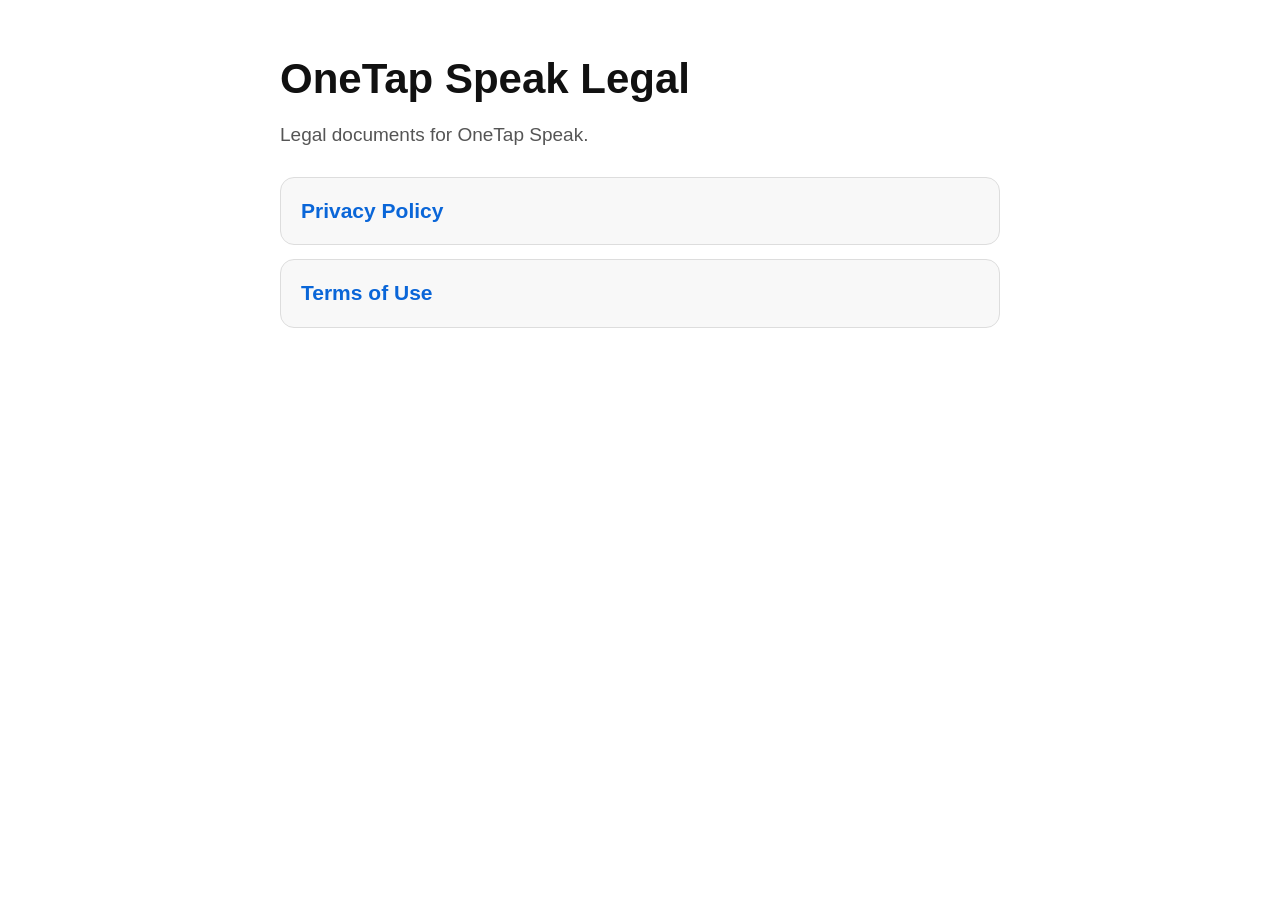
==== index.html @ 8b343749 "Add files via upload" ====
<!doctype html>
<html lang="en">
<head>
  <meta charset="utf-8">
  <meta name="viewport" content="width=device-width, initial-scale=1">
  <title>OneTap Speak Legal</title>
  <style>
    body {
      margin: 0;
      font-family: -apple-system, BlinkMacSystemFont, "Segoe UI", sans-serif;
      color: #111;
      background: #fff;
      line-height: 1.45;
    }
    main {
      max-width: 720px;
      margin: 0 auto;
      padding: 56px 22px 72px;
    }
    h1 {
      font-size: 42px;
      line-height: 1.1;
      margin: 0 0 14px;
    }
    p {
      font-size: 19px;
      color: #555;
      margin-bottom: 28px;
    }
    a {
      display: block;
      margin: 14px 0;
      padding: 18px 20px;
      border: 1px solid #ddd;
      border-radius: 14px;
      color: #0a66d8;
      font-size: 21px;
      font-weight: 800;
      text-decoration: none;
      background: #f8f8f8;
    }
  </style>
</head>
<body>
<main>
  <h1>OneTap Speak Legal</h1>
  <p>Legal documents for OneTap Speak.</p>
  <a href="privacy-policy.html">Privacy Policy</a>
  <a href="terms-of-use.html">Terms of Use</a>
</main>
</body>
</html>
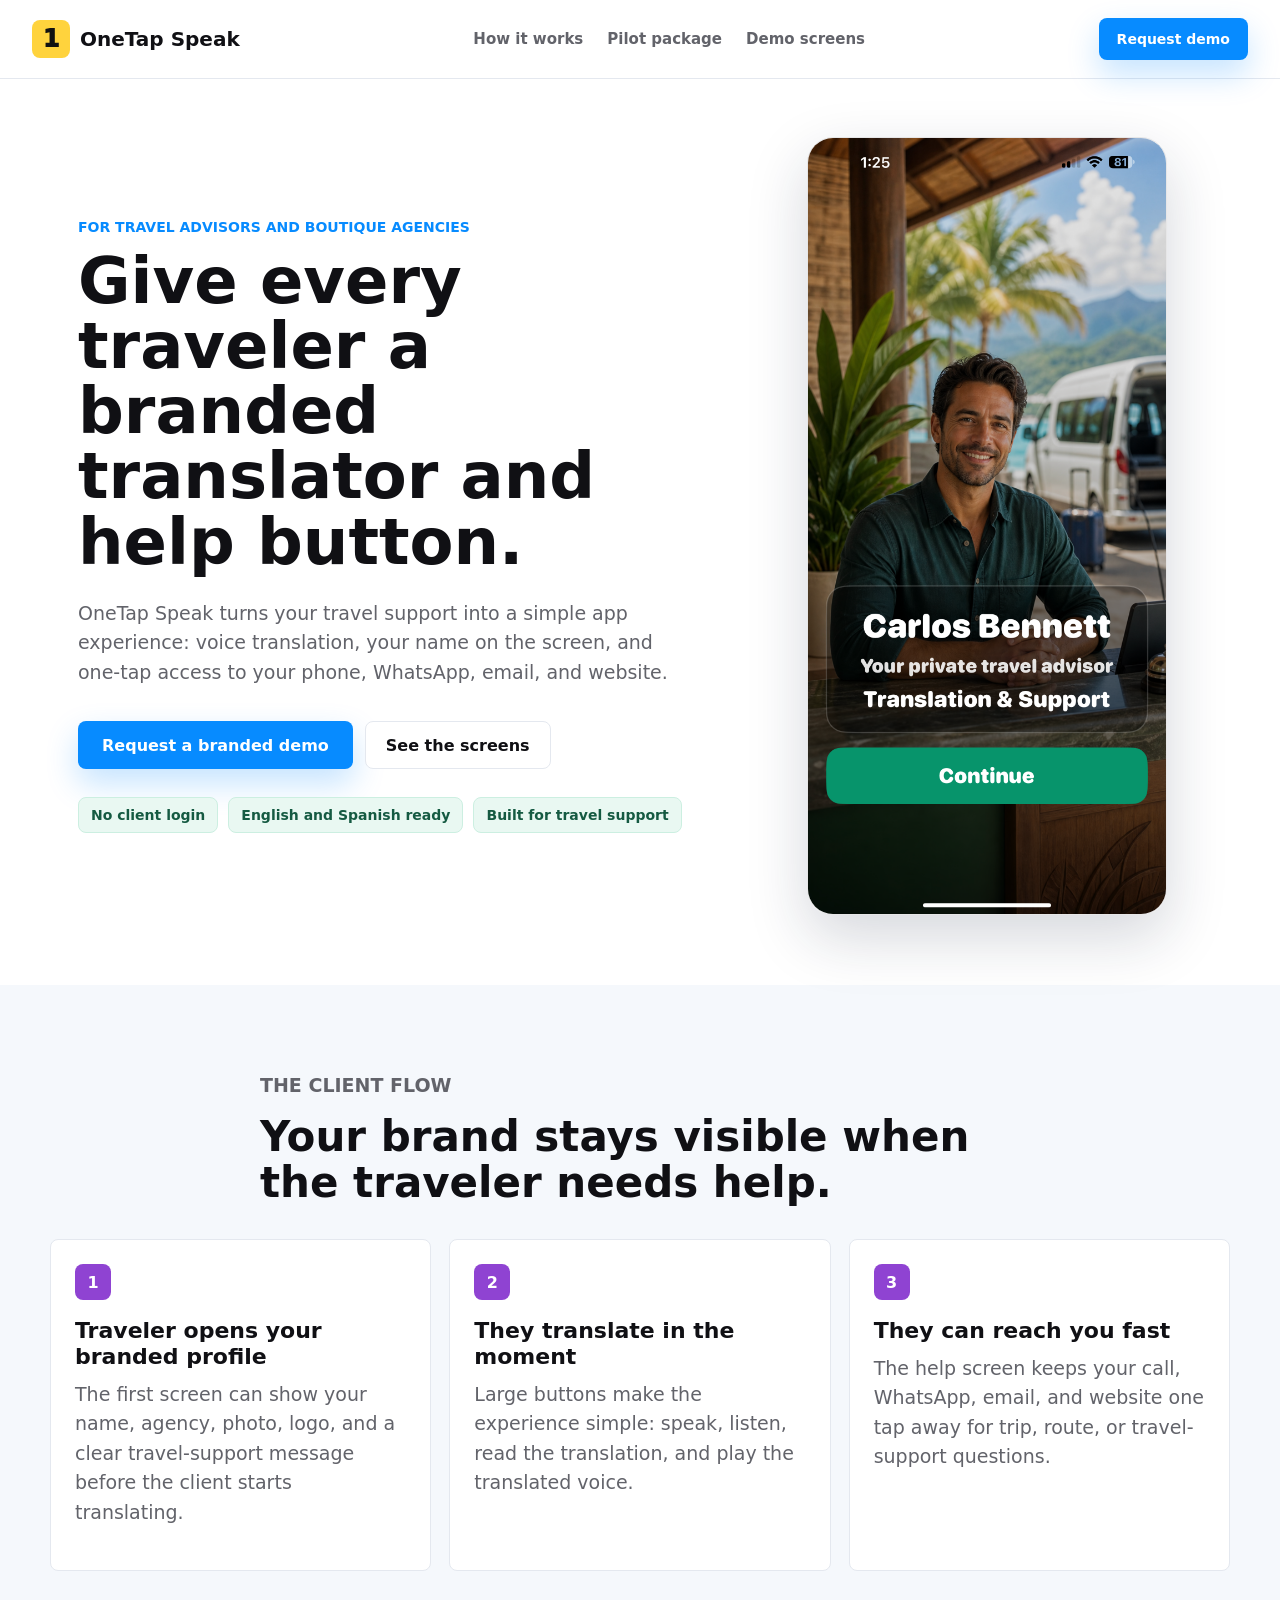
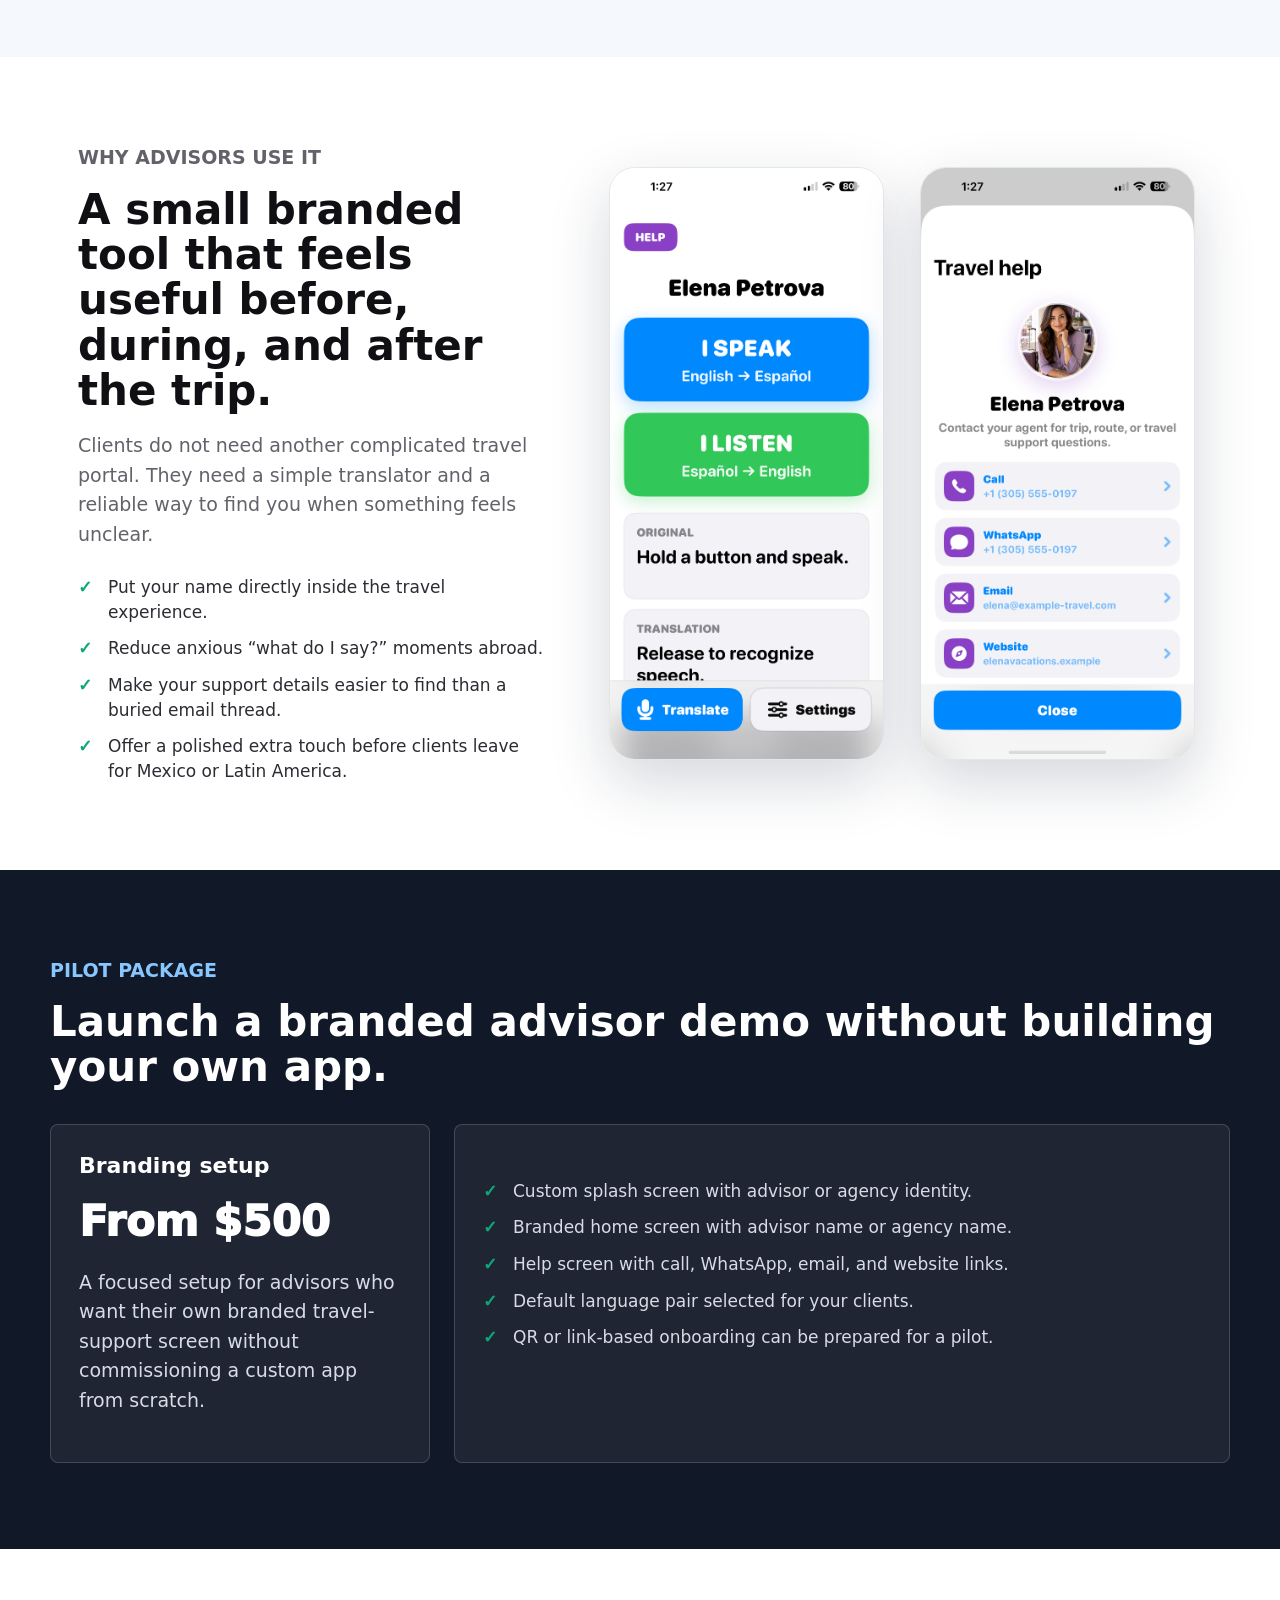
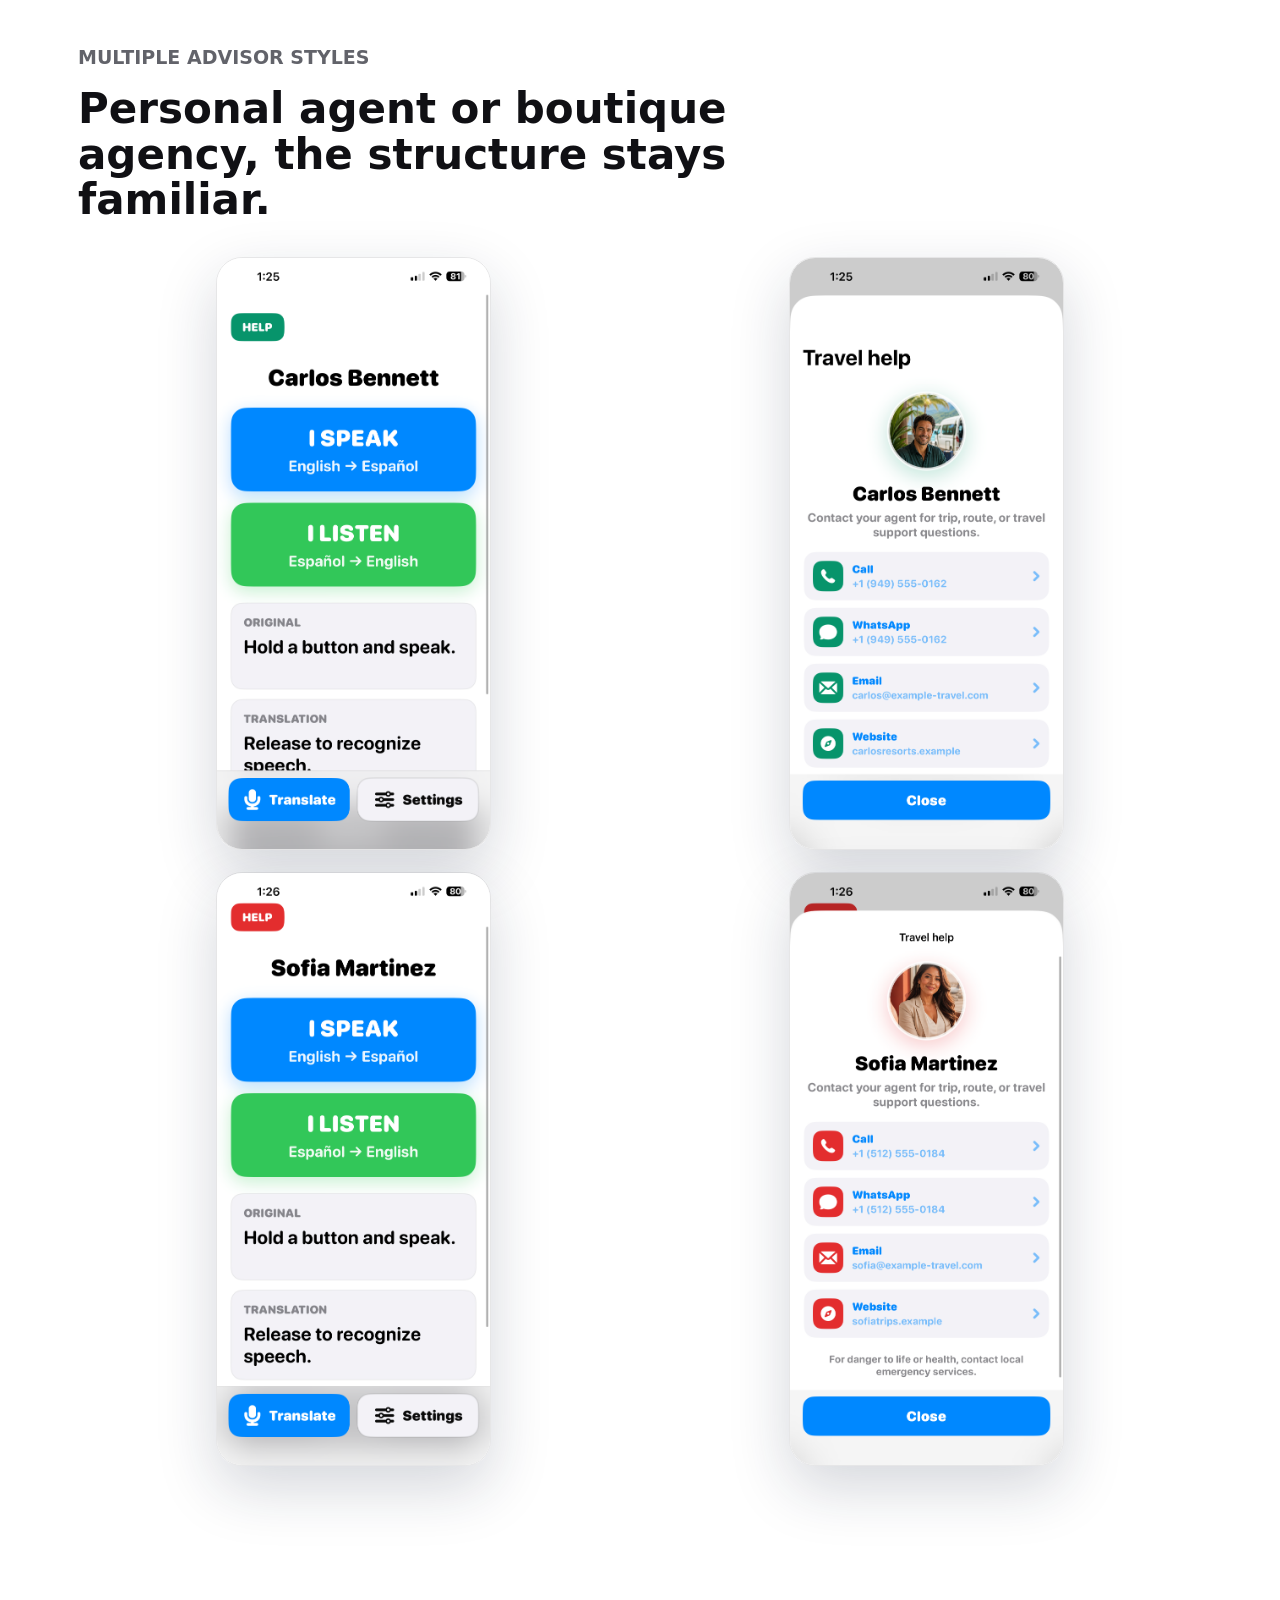
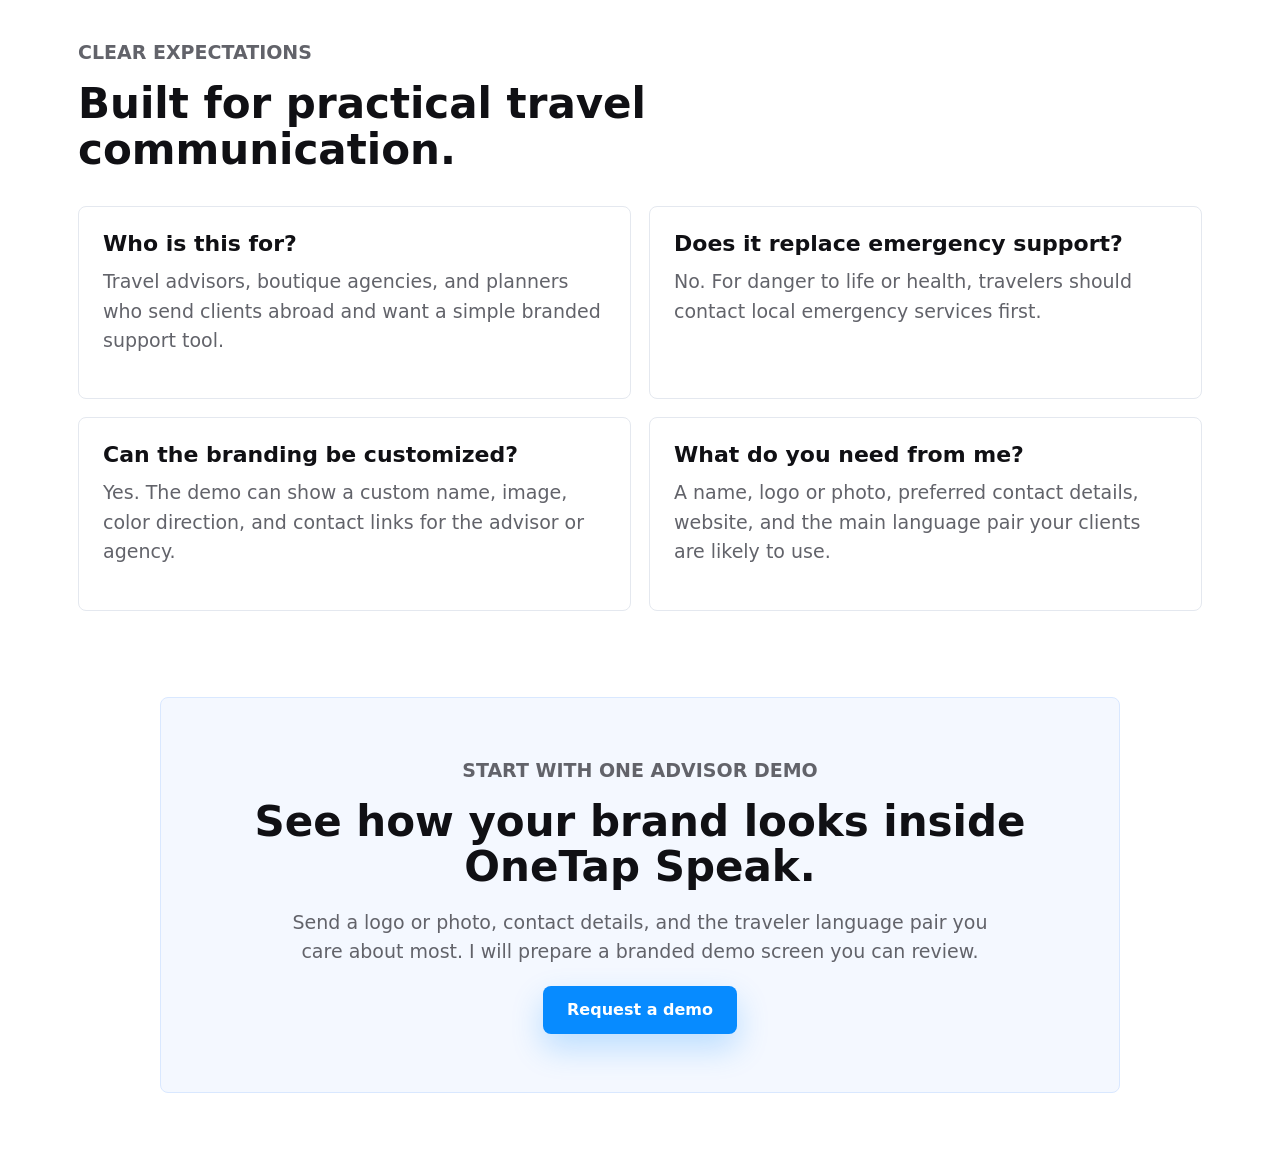
==== commit 64efe210: "Add files via upload Add travel advisor landing page" ====
--- a/index.html
+++ b/index.html
@@ -1,52 +1,234 @@
 <!doctype html>
 <html lang="en">
-<head>
-  <meta charset="utf-8">
-  <meta name="viewport" content="width=device-width, initial-scale=1">
-  <title>OneTap Speak Legal</title>
-  <style>
-    body {
-      margin: 0;
-      font-family: -apple-system, BlinkMacSystemFont, "Segoe UI", sans-serif;
-      color: #111;
-      background: #fff;
-      line-height: 1.45;
-    }
-    main {
-      max-width: 720px;
-      margin: 0 auto;
-      padding: 56px 22px 72px;
-    }
-    h1 {
-      font-size: 42px;
-      line-height: 1.1;
-      margin: 0 0 14px;
-    }
-    p {
-      font-size: 19px;
-      color: #555;
-      margin-bottom: 28px;
-    }
-    a {
-      display: block;
-      margin: 14px 0;
-      padding: 18px 20px;
-      border: 1px solid #ddd;
-      border-radius: 14px;
-      color: #0a66d8;
-      font-size: 21px;
-      font-weight: 800;
-      text-decoration: none;
-      background: #f8f8f8;
-    }
-  </style>
-</head>
-<body>
-<main>
-  <h1>OneTap Speak Legal</h1>
-  <p>Legal documents for OneTap Speak.</p>
-  <a href="privacy-policy.html">Privacy Policy</a>
-  <a href="terms-of-use.html">Terms of Use</a>
-</main>
-</body>
+  <head>
+    <meta charset="utf-8">
+    <meta name="viewport" content="width=device-width, initial-scale=1">
+    <title>OneTap Speak for Travel Advisors</title>
+    <meta
+      name="description"
+      content="A branded voice translator and travel help screen for travel advisors, agencies, and their clients."
+    >
+    <link rel="stylesheet" href="styles.css">
+  </head>
+  <body>
+    <header class="site-header">
+      <a class="brand" href="#top" aria-label="OneTap Speak">
+        <span class="brand-mark">1</span>
+        <span>OneTap Speak</span>
+      </a>
+      <nav class="nav-links" aria-label="Main navigation">
+        <a href="#how">How it works</a>
+        <a href="#package">Pilot package</a>
+        <a href="#demo">Demo screens</a>
+      </nav>
+      <a class="small-cta" href="mailto:support.onetapspeak@proton.me?subject=OneTap%20Speak%20advisor%20demo">
+        Request demo
+      </a>
+    </header>
+
+    <main id="top">
+      <section class="hero">
+        <div class="hero-copy">
+          <p class="eyebrow">For travel advisors and boutique agencies</p>
+          <h1>Give every traveler a branded translator and help button.</h1>
+          <p class="hero-text">
+            OneTap Speak turns your travel support into a simple app experience:
+            voice translation, your name on the screen, and one-tap access to your
+            phone, WhatsApp, email, and website.
+          </p>
+          <div class="hero-actions">
+            <a class="primary-button" href="mailto:support.onetapspeak@proton.me?subject=OneTap%20Speak%20advisor%20demo">
+              Request a branded demo
+            </a>
+            <a class="secondary-button" href="#demo">See the screens</a>
+          </div>
+          <div class="proof-strip" aria-label="Key benefits">
+            <span>No client login</span>
+            <span>English and Spanish ready</span>
+            <span>Built for travel support</span>
+          </div>
+        </div>
+
+        <div class="hero-visual" aria-label="Branded OneTap Speak splash screen preview">
+          <img
+            src="assets/splash-carlos.png"
+            alt="Branded splash screen for Carlos Bennett, a private travel advisor"
+            class="phone-image hero-phone"
+          >
+        </div>
+      </section>
+
+      <section class="section section-blue" id="how">
+        <div class="section-heading">
+          <p class="eyebrow">The client flow</p>
+          <h2>Your brand stays visible when the traveler needs help.</h2>
+        </div>
+        <div class="steps">
+          <article>
+            <span class="step-number">1</span>
+            <h3>Traveler opens your branded profile</h3>
+            <p>
+              The first screen can show your name, agency, photo, logo, and a clear
+              travel-support message before the client starts translating.
+            </p>
+          </article>
+          <article>
+            <span class="step-number">2</span>
+            <h3>They translate in the moment</h3>
+            <p>
+              Large buttons make the experience simple: speak, listen, read the
+              translation, and play the translated voice.
+            </p>
+          </article>
+          <article>
+            <span class="step-number">3</span>
+            <h3>They can reach you fast</h3>
+            <p>
+              The help screen keeps your call, WhatsApp, email, and website one tap
+              away for trip, route, or travel-support questions.
+            </p>
+          </article>
+        </div>
+      </section>
+
+      <section class="section split-section">
+        <div class="split-copy">
+          <p class="eyebrow">Why advisors use it</p>
+          <h2>A small branded tool that feels useful before, during, and after the trip.</h2>
+          <p>
+            Clients do not need another complicated travel portal. They need a simple
+            translator and a reliable way to find you when something feels unclear.
+          </p>
+          <ul class="check-list">
+            <li>Put your name directly inside the travel experience.</li>
+            <li>Reduce anxious “what do I say?” moments abroad.</li>
+            <li>Make your support details easier to find than a buried email thread.</li>
+            <li>Offer a polished extra touch before clients leave for Mexico or Latin America.</li>
+          </ul>
+        </div>
+        <div class="screen-row" id="demo">
+          <img
+            src="assets/home-elena.png"
+            alt="OneTap Speak home screen with Elena Petrova branding"
+            class="phone-image"
+            loading="lazy"
+          >
+          <img
+            src="assets/help-elena.png"
+            alt="OneTap Speak travel help screen with agent contact options"
+            class="phone-image"
+            loading="lazy"
+          >
+        </div>
+      </section>
+
+      <section class="section section-dark" id="package">
+        <div class="section-heading">
+          <p class="eyebrow">Pilot package</p>
+          <h2>Launch a branded advisor demo without building your own app.</h2>
+        </div>
+        <div class="package-grid">
+          <div class="package-panel">
+            <h3>Branding setup</h3>
+            <p class="price">From $500</p>
+            <p>
+              A focused setup for advisors who want their own branded travel-support
+              screen without commissioning a custom app from scratch.
+            </p>
+          </div>
+          <div class="package-details">
+            <ul class="check-list light">
+              <li>Custom splash screen with advisor or agency identity.</li>
+              <li>Branded home screen with advisor name or agency name.</li>
+              <li>Help screen with call, WhatsApp, email, and website links.</li>
+              <li>Default language pair selected for your clients.</li>
+              <li>QR or link-based onboarding can be prepared for a pilot.</li>
+            </ul>
+          </div>
+        </div>
+      </section>
+
+      <section class="section gallery-section">
+        <div class="section-heading">
+          <p class="eyebrow">Multiple advisor styles</p>
+          <h2>Personal agent or boutique agency, the structure stays familiar.</h2>
+        </div>
+        <div class="gallery">
+          <img
+            src="assets/home-carlos.png"
+            alt="Carlos Bennett branded translation screen"
+            class="phone-image"
+            loading="lazy"
+          >
+          <img
+            src="assets/help-carlos.png"
+            alt="Carlos Bennett travel help contact screen"
+            class="phone-image"
+            loading="lazy"
+          >
+          <img
+            src="assets/home-sofia.png"
+            alt="Sofia Martinez branded translation screen"
+            class="phone-image"
+            loading="lazy"
+          >
+          <img
+            src="assets/help-sofia.png"
+            alt="Sofia Martinez travel help contact screen"
+            class="phone-image"
+            loading="lazy"
+          >
+        </div>
+      </section>
+
+      <section class="section faq-section">
+        <div class="section-heading">
+          <p class="eyebrow">Clear expectations</p>
+          <h2>Built for practical travel communication.</h2>
+        </div>
+        <div class="faq-grid">
+          <article>
+            <h3>Who is this for?</h3>
+            <p>
+              Travel advisors, boutique agencies, and planners who send clients abroad
+              and want a simple branded support tool.
+            </p>
+          </article>
+          <article>
+            <h3>Does it replace emergency support?</h3>
+            <p>
+              No. For danger to life or health, travelers should contact local
+              emergency services first.
+            </p>
+          </article>
+          <article>
+            <h3>Can the branding be customized?</h3>
+            <p>
+              Yes. The demo can show a custom name, image, color direction, and contact
+              links for the advisor or agency.
+            </p>
+          </article>
+          <article>
+            <h3>What do you need from me?</h3>
+            <p>
+              A name, logo or photo, preferred contact details, website, and the main
+              language pair your clients are likely to use.
+            </p>
+          </article>
+        </div>
+      </section>
+
+      <section class="final-cta">
+        <p class="eyebrow">Start with one advisor demo</p>
+        <h2>See how your brand looks inside OneTap Speak.</h2>
+        <p>
+          Send a logo or photo, contact details, and the traveler language pair you care
+          about most. I will prepare a branded demo screen you can review.
+        </p>
+        <a class="primary-button" href="mailto:support.onetapspeak@proton.me?subject=OneTap%20Speak%20advisor%20demo">
+          Request a demo
+        </a>
+      </section>
+    </main>
+  </body>
 </html>
--- a/styles.css
+++ b/styles.css
@@ -0,0 +1,491 @@
+:root {
+  --ink: #101014;
+  --muted: #62636a;
+  --soft: #f5f8fc;
+  --line: #e4e8ef;
+  --blue: #078bff;
+  --green: #10a777;
+  --purple: #8f43d2;
+  --dark: #111827;
+}
+
+* {
+  box-sizing: border-box;
+}
+
+html {
+  scroll-behavior: smooth;
+}
+
+body {
+  margin: 0;
+  color: var(--ink);
+  background: #ffffff;
+  font-family: Inter, ui-sans-serif, system-ui, -apple-system, BlinkMacSystemFont, "Segoe UI", sans-serif;
+}
+
+a {
+  color: inherit;
+  text-decoration: none;
+}
+
+.site-header {
+  position: sticky;
+  top: 0;
+  z-index: 20;
+  display: flex;
+  align-items: center;
+  justify-content: space-between;
+  gap: 24px;
+  padding: 18px 32px;
+  background: rgba(255, 255, 255, 0.9);
+  border-bottom: 1px solid var(--line);
+  backdrop-filter: blur(16px);
+}
+
+.brand {
+  display: inline-flex;
+  align-items: center;
+  gap: 10px;
+  font-size: 20px;
+  font-weight: 850;
+}
+
+.brand-mark {
+  display: inline-grid;
+  width: 38px;
+  height: 38px;
+  place-items: center;
+  color: #111111;
+  background: #ffd33d;
+  border-radius: 8px;
+  font-size: 24px;
+  font-weight: 950;
+}
+
+.nav-links {
+  display: flex;
+  gap: 24px;
+  color: var(--muted);
+  font-size: 15px;
+  font-weight: 700;
+}
+
+.nav-links a:hover {
+  color: var(--ink);
+}
+
+.small-cta,
+.primary-button,
+.secondary-button {
+  display: inline-flex;
+  min-height: 48px;
+  align-items: center;
+  justify-content: center;
+  border-radius: 8px;
+  font-weight: 850;
+}
+
+.small-cta,
+.primary-button {
+  color: #ffffff;
+  background: var(--blue);
+  box-shadow: 0 14px 32px rgba(7, 139, 255, 0.24);
+}
+
+.small-cta {
+  min-height: 42px;
+  padding: 0 18px;
+  font-size: 14px;
+}
+
+.primary-button {
+  padding: 0 24px;
+}
+
+.secondary-button {
+  padding: 0 20px;
+  color: var(--ink);
+  border: 1px solid var(--line);
+  background: #ffffff;
+}
+
+.hero {
+  display: grid;
+  grid-template-columns: minmax(0, 1fr) 430px;
+  gap: 72px;
+  align-items: center;
+  max-width: 1180px;
+  min-height: 92vh;
+  margin: 0 auto;
+  padding: 58px 28px 70px;
+}
+
+.hero-copy {
+  max-width: 670px;
+}
+
+.eyebrow {
+  margin: 0 0 14px;
+  color: var(--blue);
+  font-size: 14px;
+  font-weight: 900;
+  letter-spacing: 0;
+  text-transform: uppercase;
+}
+
+h1,
+h2,
+h3,
+p {
+  margin-top: 0;
+}
+
+h1 {
+  margin-bottom: 24px;
+  font-size: 64px;
+  line-height: 1.02;
+  letter-spacing: 0;
+}
+
+h2 {
+  margin-bottom: 18px;
+  font-size: 42px;
+  line-height: 1.08;
+  letter-spacing: 0;
+}
+
+h3 {
+  margin-bottom: 10px;
+  font-size: 22px;
+  line-height: 1.18;
+  letter-spacing: 0;
+}
+
+.hero-text,
+.section p,
+.faq-grid p,
+.package-panel p {
+  color: var(--muted);
+  font-size: 19px;
+  line-height: 1.55;
+}
+
+.hero-actions {
+  display: flex;
+  flex-wrap: wrap;
+  gap: 12px;
+  margin: 34px 0 28px;
+}
+
+.proof-strip {
+  display: flex;
+  flex-wrap: wrap;
+  gap: 10px;
+}
+
+.proof-strip span {
+  padding: 9px 12px;
+  color: #155a42;
+  background: #e9f8f2;
+  border: 1px solid #ccefe1;
+  border-radius: 8px;
+  font-size: 14px;
+  font-weight: 800;
+}
+
+.hero-visual {
+  display: flex;
+  justify-content: center;
+}
+
+.phone-image {
+  display: block;
+  width: 275px;
+  max-width: 100%;
+  height: auto;
+  border: 1px solid rgba(16, 16, 20, 0.1);
+  border-radius: 26px;
+  box-shadow: 0 22px 60px rgba(20, 32, 60, 0.18);
+}
+
+.hero-phone {
+  width: 360px;
+}
+
+.section {
+  max-width: 1180px;
+  margin: 0 auto;
+  padding: 86px 28px;
+}
+
+.section-blue {
+  max-width: none;
+  background: var(--soft);
+}
+
+.section-blue > * {
+  max-width: 1180px;
+  margin-right: auto;
+  margin-left: auto;
+}
+
+.section-heading {
+  max-width: 760px;
+  margin-bottom: 34px;
+}
+
+.steps,
+.faq-grid {
+  display: grid;
+  grid-template-columns: repeat(3, minmax(0, 1fr));
+  gap: 18px;
+}
+
+.steps article,
+.faq-grid article {
+  padding: 24px;
+  background: #ffffff;
+  border: 1px solid var(--line);
+  border-radius: 8px;
+}
+
+.step-number {
+  display: inline-grid;
+  width: 36px;
+  height: 36px;
+  place-items: center;
+  margin-bottom: 18px;
+  color: #ffffff;
+  background: var(--purple);
+  border-radius: 8px;
+  font-weight: 900;
+}
+
+.split-section {
+  display: grid;
+  grid-template-columns: minmax(0, 1fr) minmax(360px, 600px);
+  gap: 58px;
+  align-items: center;
+}
+
+.split-copy {
+  max-width: 560px;
+}
+
+.check-list {
+  display: grid;
+  gap: 12px;
+  padding: 0;
+  margin: 26px 0 0;
+  list-style: none;
+}
+
+.check-list li {
+  position: relative;
+  padding-left: 30px;
+  color: #2b2d33;
+  font-size: 17px;
+  line-height: 1.45;
+}
+
+.check-list li::before {
+  position: absolute;
+  top: 0;
+  left: 0;
+  color: var(--green);
+  content: "✓";
+  font-weight: 950;
+}
+
+.screen-row,
+.gallery {
+  display: grid;
+  grid-template-columns: repeat(2, minmax(0, 1fr));
+  gap: 22px;
+  align-items: start;
+  justify-items: center;
+}
+
+.section-dark {
+  max-width: none;
+  color: #ffffff;
+  background: var(--dark);
+}
+
+.section-dark > * {
+  max-width: 1180px;
+  margin-right: auto;
+  margin-left: auto;
+}
+
+.section-dark .eyebrow {
+  color: #87c6ff;
+}
+
+.section-dark p,
+.section-dark .check-list li {
+  color: #d7dce6;
+}
+
+.package-grid {
+  display: grid;
+  grid-template-columns: 380px minmax(0, 1fr);
+  gap: 24px;
+}
+
+.package-panel,
+.package-details {
+  padding: 28px;
+  border: 1px solid rgba(255, 255, 255, 0.16);
+  border-radius: 8px;
+  background: rgba(255, 255, 255, 0.06);
+}
+
+.price {
+  margin-bottom: 14px;
+  color: #ffffff !important;
+  font-size: 42px !important;
+  font-weight: 950;
+  line-height: 1;
+}
+
+.gallery-section {
+  padding-top: 94px;
+}
+
+.faq-grid {
+  grid-template-columns: repeat(2, minmax(0, 1fr));
+}
+
+.final-cta {
+  max-width: 960px;
+  margin: 0 auto 70px;
+  padding: 58px 28px;
+  text-align: center;
+  background: #f4f8ff;
+  border: 1px solid #d9e8ff;
+  border-radius: 8px;
+}
+
+.final-cta p {
+  max-width: 720px;
+  margin-right: auto;
+  margin-left: auto;
+  color: var(--muted);
+  font-size: 19px;
+  line-height: 1.55;
+}
+
+@media (max-width: 980px) {
+  .site-header {
+    flex-wrap: wrap;
+  }
+
+  .nav-links {
+    order: 3;
+    width: 100%;
+    justify-content: center;
+  }
+
+  .hero,
+  .split-section,
+  .package-grid {
+    grid-template-columns: 1fr;
+  }
+
+  .hero {
+    min-height: auto;
+    gap: 44px;
+    text-align: center;
+  }
+
+  .hero-copy,
+  .split-copy {
+    max-width: none;
+  }
+
+  .hero-actions,
+  .proof-strip {
+    justify-content: center;
+  }
+
+  h1 {
+    font-size: 48px;
+  }
+
+  h2 {
+    font-size: 36px;
+  }
+
+  .steps {
+    grid-template-columns: 1fr;
+  }
+}
+
+@media (max-width: 680px) {
+  .site-header {
+    position: static;
+    padding: 16px 18px;
+  }
+
+  .brand {
+    font-size: 18px;
+  }
+
+  .nav-links {
+    display: none;
+  }
+
+  .small-cta {
+    min-height: 40px;
+    padding: 0 14px;
+  }
+
+  .hero {
+    padding: 38px 18px 54px;
+  }
+
+  h1 {
+    font-size: 38px;
+  }
+
+  h2 {
+    font-size: 30px;
+  }
+
+  .hero-text,
+  .section p,
+  .faq-grid p,
+  .package-panel p,
+  .final-cta p {
+    font-size: 17px;
+  }
+
+  .hero-actions {
+    display: grid;
+  }
+
+  .section {
+    padding: 64px 18px;
+  }
+
+  .screen-row,
+  .gallery,
+  .faq-grid {
+    grid-template-columns: 1fr;
+  }
+
+  .phone-image {
+    width: 285px;
+  }
+
+  .hero-phone {
+    width: 310px;
+  }
+
+  .final-cta {
+    margin: 0 18px 48px;
+    padding: 44px 18px;
+  }
+}
